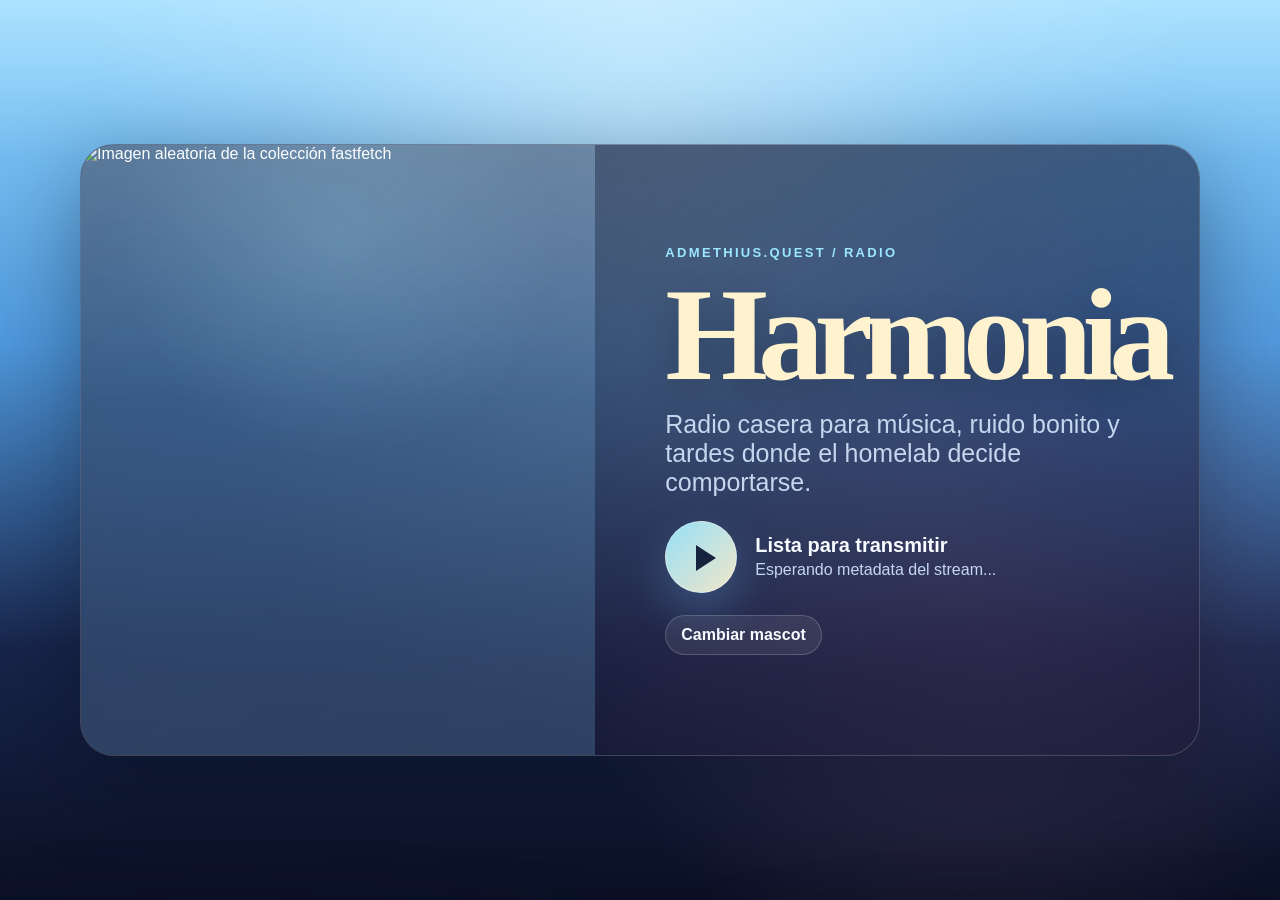
==== web/index.html @ ff92a963 "feat: add cozy web player" ====
<!doctype html>
<html lang="es">
  <head>
    <meta charset="utf-8" />
    <meta name="viewport" content="width=device-width, initial-scale=1" />
    <title>Harmonia · Admethius Radio</title>
    <meta name="description" content="Harmonia: radio self-hosted de Admethius, servida desde el homelab." />
    <link rel="stylesheet" href="styles.css?v=private-streams-1" />
  </head>
  <body>
    <main class="shell">
      <section class="radio-card">
        <div class="visual-panel">
          <img id="mascot" alt="Imagen aleatoria de la colección fastfetch" />
          <div class="soft-glow" aria-hidden="true"></div>
        </div>

        <section class="player-panel" aria-label="Radio player">
          <p class="eyebrow">admethius.quest / radio</p>
          <h1>Harmonia</h1>
          <p class="subtitle">Radio casera para música, ruido bonito y tardes donde el homelab decide comportarse.</p>

          <audio id="player" preload="none" crossorigin="anonymous">
            <source src="/aac" type="audio/aac" />
          </audio>

          <div class="controls">
            <button id="playButton" class="play-button" type="button" aria-label="Reproducir Harmonia">
              <span id="playIcon" aria-hidden="true"></span>
            </button>
            <div>
              <p id="status" class="status">Lista para transmitir</p>
              <p id="nowPlayingTitle" class="hint">Cargando metadata...</p>
            </div>
          </div>

          <div class="links">
            <button id="shuffleMascot" type="button">Cambiar mascot</button>
          </div>
        </section>
      </section>
    </main>

    <script src="app.js?v=private-streams-1" type="module"></script>
  </body>
</html>
---- web/styles.css ----
:root {
  --ink: #f8fbff;
  --muted: #c5d7ef;
  --deep: #11172b;
  --panel: rgba(27, 30, 52, 0.58);
  --line: rgba(255, 255, 255, 0.18);
  --cyan: #9be7ff;
  --blue: #72b7ff;
  --pink: #f6a8d7;
  --cream: #fff3cf;
  --shadow: 0 28px 90px rgba(8, 12, 28, 0.42);
}

* { box-sizing: border-box; }

html { min-height: 100%; }

body {
  min-height: 100vh;
  margin: 0;
  color: var(--ink);
  font-family: "Aptos", "Segoe UI", sans-serif;
  background:
    radial-gradient(circle at 50% 18%, rgba(190, 235, 255, 0.38), transparent 22rem),
    radial-gradient(circle at 76% 64%, rgba(246, 168, 215, 0.2), transparent 26rem),
    linear-gradient(180deg, #92d9ff 0%, #4f99dd 38%, #18254b 72%, #0b1024 100%);
  overflow-x: hidden;
}

body::before {
  content: "";
  position: fixed;
  inset: 0;
  pointer-events: none;
  background:
    linear-gradient(180deg, rgba(255,255,255,0.32), transparent 18%),
    radial-gradient(ellipse at 50% 0%, rgba(255,255,255,0.42), transparent 34rem);
  opacity: 0.75;
}

body::after {
  content: "";
  position: fixed;
  left: -8vw;
  right: -8vw;
  bottom: -12vh;
  height: 35vh;
  pointer-events: none;
  background:
    radial-gradient(ellipse at 22% 100%, rgba(8,15,40,0.55), transparent 35%),
    radial-gradient(ellipse at 78% 100%, rgba(8,15,40,0.44), transparent 33%);
  filter: blur(14px);
}

.shell {
  position: relative;
  z-index: 1;
  min-height: 100vh;
  display: grid;
  place-items: center;
  padding: clamp(18px, 5vw, 64px);
}

.radio-card {
  width: min(1120px, 100%);
  min-height: 610px;
  display: grid;
  grid-template-columns: minmax(300px, 0.92fr) minmax(320px, 1.08fr);
  overflow: hidden;
  border: 1px solid var(--line);
  border-radius: 34px;
  background: linear-gradient(145deg, rgba(22, 27, 52, 0.72), rgba(30, 24, 50, 0.5));
  box-shadow: var(--shadow);
  backdrop-filter: blur(24px) saturate(1.15);
}

.visual-panel {
  position: relative;
  min-height: 610px;
  background: rgba(126, 198, 255, 0.22);
}

.visual-panel img {
  width: 100%;
  height: 100%;
  object-fit: cover;
  object-position: center;
  filter: saturate(1.08) contrast(1.02);
}

.soft-glow {
  position: absolute;
  inset: 0;
  background:
    linear-gradient(180deg, rgba(255,255,255,0.14), transparent 42%),
    radial-gradient(circle at 50% 15%, rgba(155,231,255,0.18), transparent 38%);
  mix-blend-mode: screen;
}

.player-panel {
  display: grid;
  align-content: center;
  padding: clamp(32px, 6vw, 70px);
}

.eyebrow {
  margin: 0 0 18px;
  color: var(--cyan);
  font-size: 13px;
  font-weight: 900;
  letter-spacing: 0.18em;
  text-transform: uppercase;
}

h1 {
  margin: 0 0 18px;
  color: var(--cream);
  font-family: Georgia, "Times New Roman", serif;
  font-size: clamp(70px, 11vw, 132px);
  line-height: 0.86;
  letter-spacing: -0.075em;
  text-shadow: 0 10px 36px rgba(0,0,0,0.22);
}

.subtitle {
  max-width: 560px;
  margin: 0 0 24px;
  color: var(--muted);
  font-size: clamp(19px, 2vw, 25px);
}

.controls {
  display: flex;
  align-items: center;
  gap: 18px;
  margin-bottom: 22px;
}

.play-button {
  position: relative;
  flex: 0 0 auto;
  width: 72px;
  height: 72px;
  border: 1px solid rgba(255,255,255,0.34);
  border-radius: 50%;
  background: linear-gradient(135deg, rgba(155,231,255,0.96), rgba(255,243,207,0.94));
  box-shadow: 0 18px 44px rgba(113, 191, 255, 0.26);
  cursor: pointer;
  transition: transform 160ms ease, box-shadow 160ms ease;
}

.play-button:hover { transform: translateY(-1px) scale(1.02); }
.play-button:active { transform: scale(0.98); }

#playIcon::before {
  content: "";
  position: absolute;
  left: 30px;
  top: 23px;
  width: 0;
  height: 0;
  border-top: 13px solid transparent;
  border-bottom: 13px solid transparent;
  border-left: 20px solid #17223d;
}

.play-button.is-playing #playIcon::before {
  left: 26px;
  top: 23px;
  width: 7px;
  height: 26px;
  border: 0;
  border-left: 8px solid #17223d;
  border-right: 8px solid #17223d;
}

.status {
  margin: 0 0 4px;
  color: var(--ink);
  font-size: 20px;
  font-weight: 900;
}

.hint {
  margin: 0;
  color: var(--muted);
  max-width: min(52vw, 520px);
  overflow: hidden;
  text-overflow: ellipsis;
  white-space: nowrap;
}

.links {
  display: flex;
  flex-wrap: wrap;
  gap: 10px;
}

.links a,
.links button {
  padding: 10px 15px;
  border: 1px solid var(--line);
  border-radius: 999px;
  color: var(--ink);
  background: rgba(255, 255, 255, 0.08);
  font: inherit;
  font-weight: 850;
  text-decoration: none;
  cursor: pointer;
}

.links a:hover,
.links button:hover {
  background: rgba(255,255,255,0.15);
}

@media (max-width: 820px) {
  .radio-card { grid-template-columns: 1fr; }
  .visual-panel { min-height: 360px; }
  .player-panel { padding: 30px; }
  h1 { font-size: clamp(58px, 18vw, 88px); }
}
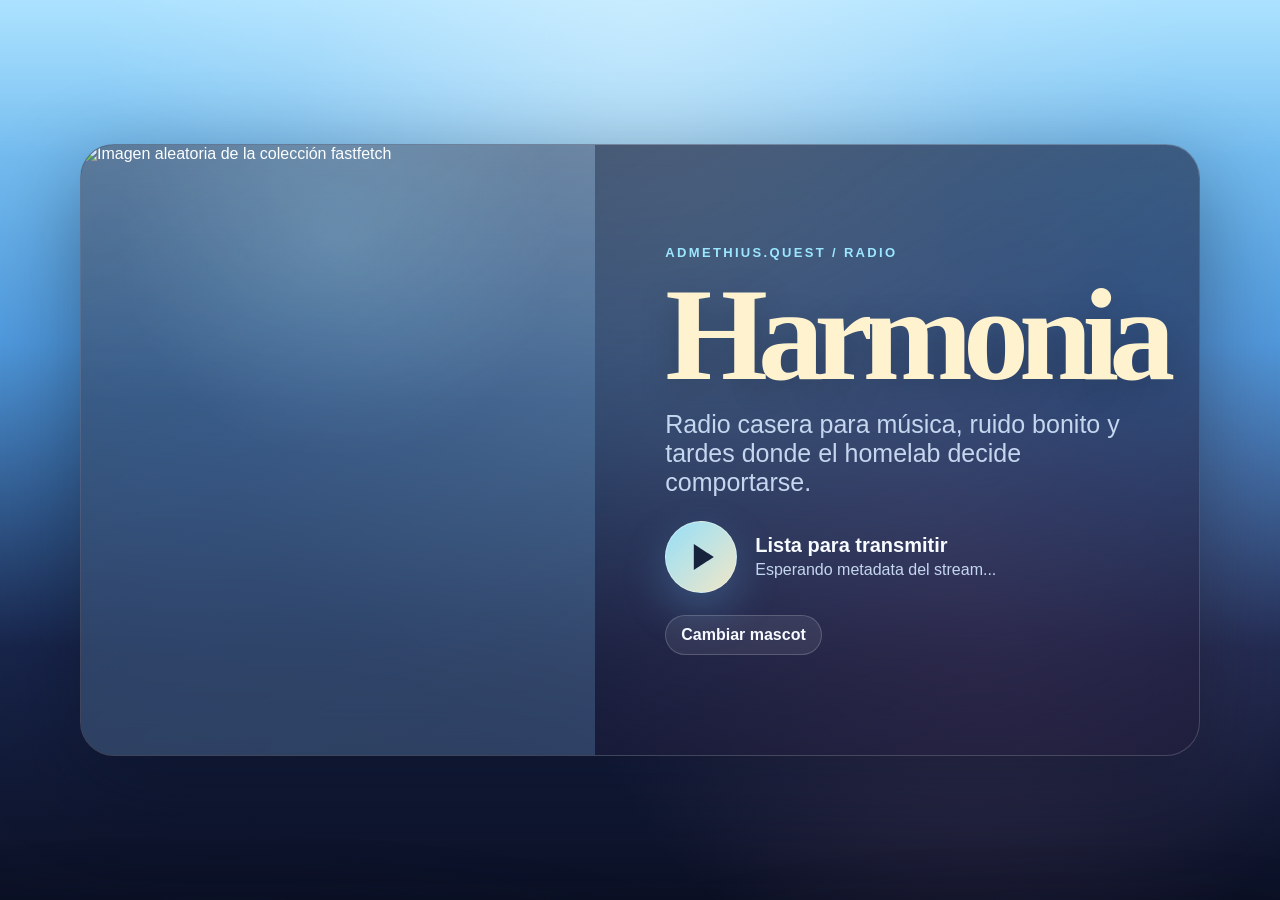
==== commit b72cb17f: "feat: improve web player diagnostics" ====
--- a/web/index.html
+++ b/web/index.html
@@ -5,7 +5,7 @@
     <meta name="viewport" content="width=device-width, initial-scale=1" />
     <title>Harmonia · Admethius Radio</title>
     <meta name="description" content="Harmonia: radio self-hosted de Admethius, servida desde el homelab." />
-    <link rel="stylesheet" href="styles.css?v=private-streams-1" />
+    <link rel="stylesheet" href="styles.css?v=icon-center-1" />
   </head>
   <body>
     <main class="shell">
@@ -41,6 +41,6 @@
       </section>
     </main>
 
-    <script src="app.js?v=private-streams-1" type="module"></script>
+    <script src="app.js?v=debug-diagnostics-1" type="module"></script>
   </body>
 </html>
--- a/web/styles.css
+++ b/web/styles.css
@@ -9,6 +9,14 @@
   --pink: #f6a8d7;
   --cream: #fff3cf;
   --shadow: 0 28px 90px rgba(8, 12, 28, 0.42);
+  --space-1: 4px;
+  --space-2: 8px;
+  --space-3: 12px;
+  --space-4: 16px;
+  --space-5: 20px;
+  --debug-surface: rgba(11, 16, 36, 0.62);
+  --debug-line: rgba(155, 231, 255, 0.24);
+  --debug-error: rgba(246, 168, 215, 0.92);
 }
 
 * { box-sizing: border-box; }
@@ -155,8 +163,9 @@
 #playIcon::before {
   content: "";
   position: absolute;
-  left: 30px;
-  top: 23px;
+  left: 50%;
+  top: 50%;
+  transform: translate(-36%, -50%);
   width: 0;
   height: 0;
   border-top: 13px solid transparent;
@@ -165,8 +174,7 @@
 }
 
 .play-button.is-playing #playIcon::before {
-  left: 26px;
-  top: 23px;
+  transform: translate(-50%, -50%);
   width: 7px;
   height: 26px;
   border: 0;
@@ -214,9 +222,218 @@
   background: rgba(255,255,255,0.15);
 }
 
+.debug-panel {
+  width: 100%;
+  max-width: 560px;
+  margin-top: var(--space-5);
+  padding: var(--space-3);
+  border: 1px solid var(--debug-line);
+  border-radius: 18px;
+  color: var(--muted);
+  background: linear-gradient(145deg, var(--debug-surface), rgba(27, 30, 52, 0.42));
+  box-shadow: 0 18px 46px rgba(8, 12, 28, 0.22);
+  text-align: left;
+}
+
+.debug-header {
+  display: flex;
+  align-items: flex-start;
+  justify-content: space-between;
+  gap: var(--space-3);
+  margin-bottom: var(--space-2);
+}
+
+.debug-title,
+.debug-state,
+.debug-entry-metrics,
+.debug-entry-detail,
+.debug-entry-error {
+  margin: 0;
+}
+
+.debug-title {
+  color: var(--cyan);
+  font-size: 12px;
+  font-weight: 900;
+  letter-spacing: 0.16em;
+  text-transform: uppercase;
+}
+
+.debug-state,
+.debug-entry-time,
+.debug-entry-metrics,
+.debug-entry-detail,
+.debug-entry-error {
+  font-size: 12px;
+  line-height: 1.35;
+}
+
+.debug-state,
+.debug-entry-time {
+  color: var(--muted);
+  font-variant-numeric: tabular-nums;
+}
+
+.debug-list {
+  display: grid;
+  gap: var(--space-2);
+  max-height: clamp(180px, 32vh, 260px);
+  margin: 0;
+  padding: 0;
+  overflow: auto;
+  list-style: none;
+}
+
+.debug-entry {
+  padding: var(--space-2);
+  border: 1px solid rgba(255, 255, 255, 0.1);
+  border-radius: 12px;
+  background: rgba(255, 255, 255, 0.06);
+}
+
+.debug-entry-title {
+  display: flex;
+  align-items: baseline;
+  justify-content: space-between;
+  gap: var(--space-2);
+  margin-bottom: var(--space-1);
+}
+
+.debug-entry-name {
+  color: var(--cream);
+  font-size: 13px;
+  font-weight: 850;
+}
+
+.debug-entry-detail {
+  color: var(--cyan);
+}
+
+.debug-entry-error {
+  color: var(--debug-error);
+}
+
 @media (max-width: 820px) {
-  .radio-card { grid-template-columns: 1fr; }
-  .visual-panel { min-height: 360px; }
-  .player-panel { padding: 30px; }
-  h1 { font-size: clamp(58px, 18vw, 88px); }
-}
+  .shell {
+    padding: clamp(14px, 4vw, 28px);
+  }
+
+  .radio-card {
+    width: min(100%, 560px);
+    min-width: 0;
+    min-height: 0;
+    grid-template-columns: minmax(0, 1fr);
+  }
+
+  .visual-panel {
+    min-height: 0;
+    height: clamp(280px, 58vw, 380px);
+  }
+
+  .visual-panel img {
+    display: block;
+    object-position: center;
+  }
+
+  .player-panel {
+    min-width: 0;
+    justify-items: center;
+    padding: clamp(24px, 7vw, 36px);
+    text-align: center;
+  }
+
+  h1 {
+    max-width: 100%;
+    font-size: clamp(52px, 16vw, 82px);
+    letter-spacing: -0.065em;
+    overflow-wrap: anywhere;
+  }
+
+  .subtitle {
+    max-width: 100%;
+    margin-bottom: 26px;
+  }
+
+  .controls {
+    width: 100%;
+    min-width: 0;
+    justify-content: center;
+  }
+
+  .controls > div {
+    min-width: 0;
+    max-width: 100%;
+  }
+
+  .hint {
+    max-width: 100%;
+    overflow: hidden;
+    text-overflow: clip;
+    white-space: normal;
+    display: -webkit-box;
+    -webkit-line-clamp: 3;
+    -webkit-box-orient: vertical;
+  }
+
+  .links {
+    justify-content: center;
+  }
+
+  .debug-panel {
+    max-width: 100%;
+  }
+
+  .debug-header {
+    display: grid;
+  }
+}
+
+@media (max-width: 480px) {
+  .radio-card {
+    border-radius: 28px;
+  }
+
+  .visual-panel {
+    height: clamp(230px, 66vw, 300px);
+  }
+
+  .player-panel {
+    padding: 24px 22px 28px;
+  }
+
+  .eyebrow {
+    margin-bottom: 14px;
+    font-size: 12px;
+    letter-spacing: 0.14em;
+  }
+
+  h1 {
+    margin-bottom: 16px;
+    font-size: clamp(46px, 15vw, 64px);
+  }
+
+  .subtitle {
+    font-size: clamp(17px, 5vw, 20px);
+  }
+
+  .controls {
+    flex-direction: column;
+    gap: 14px;
+    margin-bottom: 20px;
+  }
+
+  .play-button {
+    width: 66px;
+    height: 66px;
+  }
+
+  .status {
+    font-size: 18px;
+  }
+
+  .debug-panel {
+    margin-top: var(--space-4);
+    padding: var(--space-2);
+    border-radius: 16px;
+  }
+}
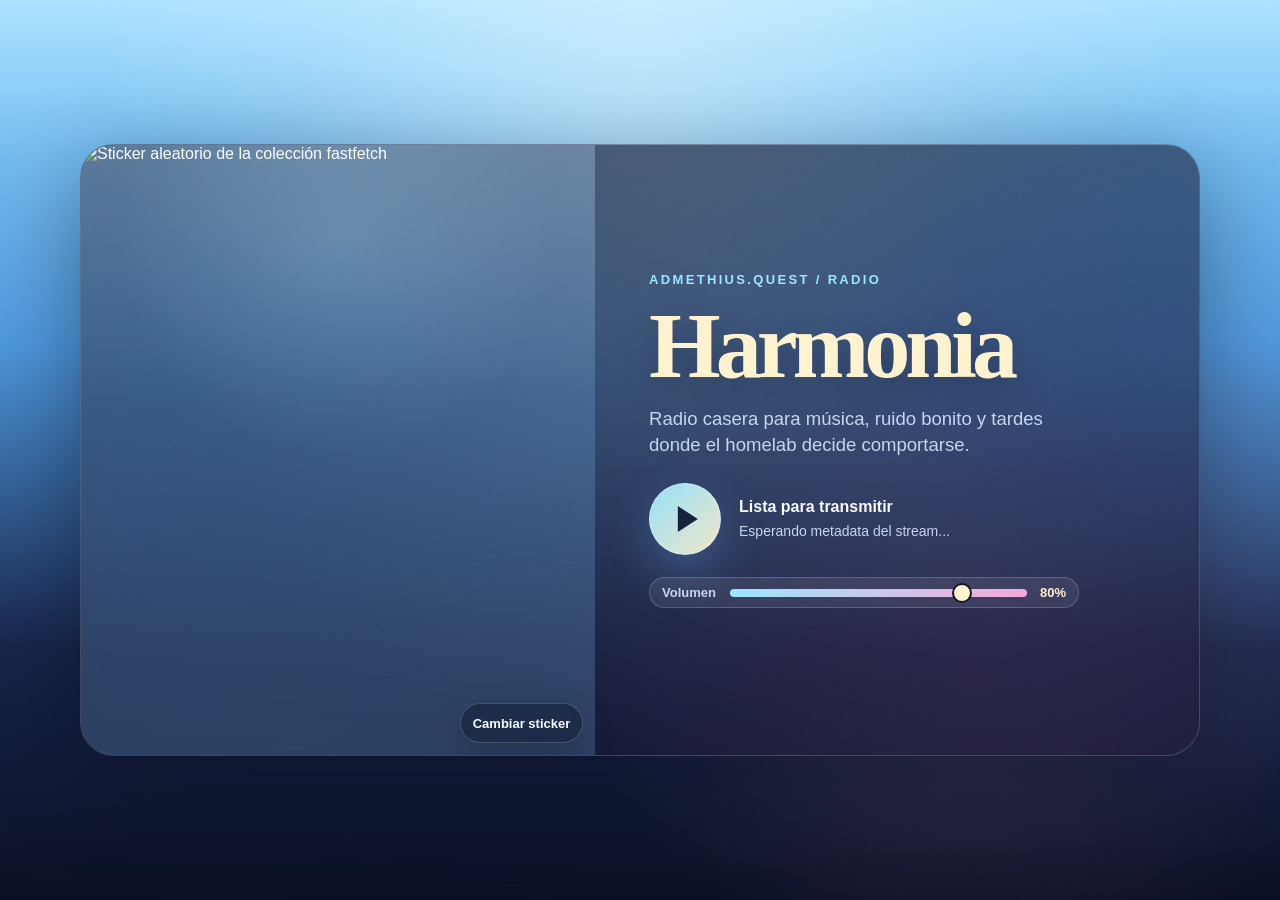
==== commit 5f181091: "feat: refine radio sticker controls" ====
--- a/web/index.html
+++ b/web/index.html
@@ -5,14 +5,15 @@
     <meta name="viewport" content="width=device-width, initial-scale=1" />
     <title>Harmonia · Admethius Radio</title>
     <meta name="description" content="Harmonia: radio self-hosted de Admethius, servida desde el homelab." />
-    <link rel="stylesheet" href="styles.css?v=icon-center-1" />
+    <link rel="stylesheet" href="styles.css?v=sticker-volume-2" />
   </head>
   <body>
     <main class="shell">
       <section class="radio-card">
         <div class="visual-panel">
-          <img id="mascot" alt="Imagen aleatoria de la colección fastfetch" />
+          <img id="sticker" src="/fastfetch/lain.jpg" alt="Sticker aleatorio de la colección fastfetch" />
           <div class="soft-glow" aria-hidden="true"></div>
+          <button id="shuffleSticker" type="button">Cambiar sticker</button>
         </div>
 
         <section class="player-panel" aria-label="Radio player">
@@ -34,13 +35,15 @@
             </div>
           </div>
 
-          <div class="links">
-            <button id="shuffleMascot" type="button">Cambiar mascot</button>
+          <div class="volume-control">
+            <label for="volumeSlider">Volumen</label>
+            <input id="volumeSlider" type="range" min="0" max="1" step="0.01" value="0.8" aria-describedby="volumeValue" />
+            <span id="volumeValue" aria-live="polite">80%</span>
           </div>
         </section>
       </section>
     </main>
 
-    <script src="app.js?v=debug-diagnostics-1" type="module"></script>
+    <script src="app.js?v=sticker-volume-2" type="module"></script>
   </body>
 </html>
--- a/web/styles.css
+++ b/web/styles.css
@@ -4,6 +4,7 @@
   --deep: #11172b;
   --panel: rgba(27, 30, 52, 0.58);
   --line: rgba(255, 255, 255, 0.18);
+  --line-strong: rgba(255, 255, 255, 0.34);
   --cyan: #9be7ff;
   --blue: #72b7ff;
   --pink: #f6a8d7;
@@ -17,6 +18,11 @@
   --debug-surface: rgba(11, 16, 36, 0.62);
   --debug-line: rgba(155, 231, 255, 0.24);
   --debug-error: rgba(246, 168, 215, 0.92);
+  --radius-pill: 999px;
+  --duration-fast: 160ms;
+  --overlay-surface: rgba(11, 16, 36, 0.5);
+  --overlay-surface-strong: rgba(11, 16, 36, 0.68);
+  --overlay-shadow: 0 14px 34px rgba(8, 12, 28, 0.26);
 }
 
 * { box-sizing: border-box; }
@@ -89,6 +95,7 @@
 }
 
 .visual-panel img {
+  display: block;
   width: 100%;
   height: 100%;
   object-fit: cover;
@@ -105,10 +112,38 @@
   mix-blend-mode: screen;
 }
 
+#shuffleSticker {
+  position: absolute;
+  right: var(--space-3);
+  bottom: var(--space-3);
+  z-index: 2;
+  min-height: calc(var(--space-5) * 2);
+  padding-inline: var(--space-3);
+  border: 1px solid var(--line);
+  border-radius: var(--radius-pill);
+  color: var(--ink);
+  background: var(--overlay-surface);
+  box-shadow: var(--overlay-shadow);
+  font: inherit;
+  font-size: 13px;
+  font-weight: 850;
+  cursor: pointer;
+  backdrop-filter: blur(12px) saturate(1.15);
+  transition: transform var(--duration-fast) ease, background var(--duration-fast) ease, border-color var(--duration-fast) ease;
+}
+
+#shuffleSticker:hover {
+  border-color: var(--line-strong);
+  background: var(--overlay-surface-strong);
+  transform: translateY(calc(var(--space-1) * -0.25));
+}
+
 .player-panel {
   display: grid;
   align-content: center;
-  padding: clamp(32px, 6vw, 70px);
+  min-width: 0;
+  padding-block: clamp(34px, 5.4vw, 64px);
+  padding-inline: clamp(30px, 4.2vw, 56px) clamp(42px, 5.6vw, 78px);
 }
 
 .eyebrow {
@@ -121,20 +156,22 @@
 }
 
 h1 {
+  max-width: 100%;
   margin: 0 0 18px;
   color: var(--cream);
   font-family: Georgia, "Times New Roman", serif;
-  font-size: clamp(70px, 11vw, 132px);
-  line-height: 0.86;
-  letter-spacing: -0.075em;
+  font-size: clamp(54px, 7.2vw, 104px);
+  line-height: 0.9;
+  letter-spacing: -0.055em;
   text-shadow: 0 10px 36px rgba(0,0,0,0.22);
 }
 
 .subtitle {
-  max-width: 560px;
+  max-width: min(100%, 430px);
   margin: 0 0 24px;
   color: var(--muted);
-  font-size: clamp(19px, 2vw, 25px);
+  font-size: clamp(17px, 1.45vw, 21px);
+  line-height: 1.45;
 }
 
 .controls {
@@ -183,43 +220,103 @@
 }
 
 .status {
+  max-width: min(100%, 390px);
   margin: 0 0 4px;
   color: var(--ink);
-  font-size: 20px;
-  font-weight: 900;
+  font-size: clamp(16px, 1.15vw, 18px);
+  font-weight: 850;
+  line-height: 1.25;
+}
+
+.controls > div {
+  min-width: 0;
+  max-width: min(100%, 430px);
+}
+
+.volume-control {
+  width: min(100%, 430px);
+  display: grid;
+  grid-template-columns: auto minmax(0, 1fr) auto;
+  align-items: center;
+  gap: var(--space-3);
+  margin: 0 0 var(--space-5);
+  padding: var(--space-2) var(--space-3);
+  border: 1px solid var(--line);
+  border-radius: 999px;
+  color: var(--muted);
+  background: rgba(255, 255, 255, 0.08);
+}
+
+.volume-control label,
+.volume-control span {
+  font-size: 13px;
+  font-weight: 850;
+  line-height: 1;
+}
+
+.volume-control span {
+  min-width: 4ch;
+  color: var(--cream);
+  font-variant-numeric: tabular-nums;
+  text-align: right;
+}
+
+.volume-control input {
+  width: 100%;
+  -webkit-appearance: none;
+  appearance: none;
+  accent-color: var(--cyan);
+  background: transparent;
+  cursor: pointer;
+}
+
+.volume-control input:focus-visible {
+  outline: 2px solid var(--cream);
+  outline-offset: var(--space-1);
+}
+
+.volume-control input::-webkit-slider-runnable-track {
+  height: var(--space-2);
+  border-radius: 999px;
+  background: linear-gradient(90deg, var(--cyan), var(--pink));
+}
+
+.volume-control input::-webkit-slider-thumb {
+  -webkit-appearance: none;
+  width: var(--space-5);
+  height: var(--space-5);
+  margin-top: calc(var(--space-1) * -1.5);
+  border: 2px solid var(--deep);
+  border-radius: 50%;
+  background: var(--cream);
+}
+
+.volume-control input::-moz-range-track {
+  height: var(--space-2);
+  border-radius: 999px;
+  background: linear-gradient(90deg, var(--cyan), var(--pink));
+}
+
+.volume-control input::-moz-range-thumb {
+  width: var(--space-4);
+  height: var(--space-4);
+  border: 2px solid var(--deep);
+  border-radius: 50%;
+  background: var(--cream);
 }
 
 .hint {
   margin: 0;
   color: var(--muted);
-  max-width: min(52vw, 520px);
+  max-width: min(100%, 430px);
   overflow: hidden;
-  text-overflow: ellipsis;
-  white-space: nowrap;
-}
-
-.links {
-  display: flex;
-  flex-wrap: wrap;
-  gap: 10px;
-}
-
-.links a,
-.links button {
-  padding: 10px 15px;
-  border: 1px solid var(--line);
-  border-radius: 999px;
-  color: var(--ink);
-  background: rgba(255, 255, 255, 0.08);
-  font: inherit;
-  font-weight: 850;
-  text-decoration: none;
-  cursor: pointer;
-}
-
-.links a:hover,
-.links button:hover {
-  background: rgba(255,255,255,0.15);
+  font-size: clamp(14px, 1vw, 16px);
+  line-height: 1.45;
+  text-overflow: clip;
+  white-space: normal;
+  display: -webkit-box;
+  -webkit-line-clamp: 2;
+  -webkit-box-orient: vertical;
 }
 
 .debug-panel {
@@ -365,6 +462,10 @@
     max-width: 100%;
   }
 
+  .volume-control {
+    justify-self: center;
+  }
+
   .hint {
     max-width: 100%;
     overflow: hidden;
@@ -375,10 +476,6 @@
     -webkit-box-orient: vertical;
   }
 
-  .links {
-    justify-content: center;
-  }
-
   .debug-panel {
     max-width: 100%;
   }
@@ -422,6 +519,18 @@
     margin-bottom: 20px;
   }
 
+  .volume-control {
+    grid-template-columns: 1fr auto;
+    gap: var(--space-2) var(--space-3);
+    margin-bottom: var(--space-5);
+    border-radius: 20px;
+  }
+
+  .volume-control input {
+    grid-column: 1 / -1;
+    grid-row: 2;
+  }
+
   .play-button {
     width: 66px;
     height: 66px;
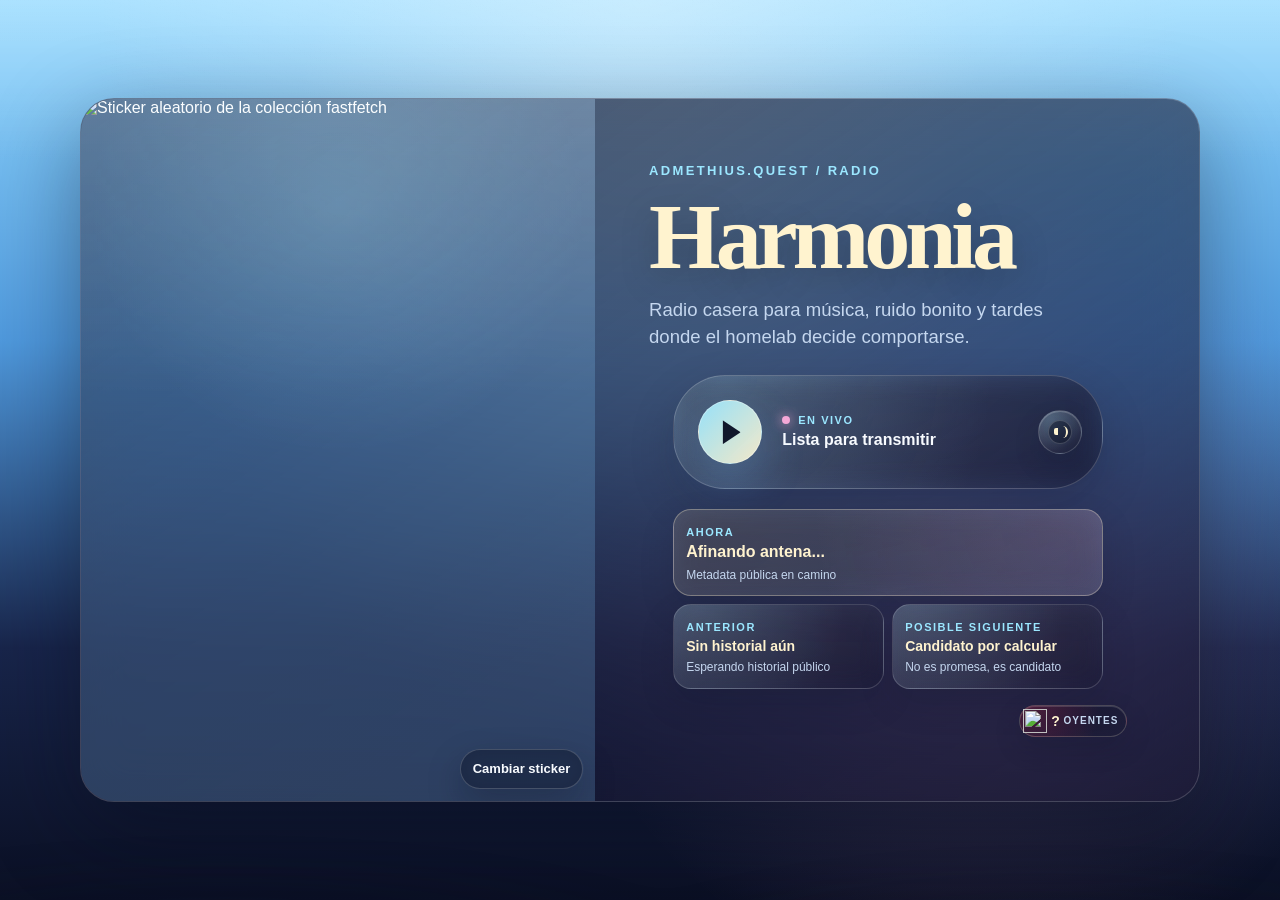
==== commit ba1ba13e: "feat: refine public radio player" ====
--- a/web/index.html
+++ b/web/index.html
@@ -5,7 +5,7 @@
     <meta name="viewport" content="width=device-width, initial-scale=1" />
     <title>Harmonia · Admethius Radio</title>
     <meta name="description" content="Harmonia: radio self-hosted de Admethius, servida desde el homelab." />
-    <link rel="stylesheet" href="styles.css?v=sticker-volume-2" />
+    <link rel="stylesheet" href="styles.css?v=radio-controls-listeners-3" />
   </head>
   <body>
     <main class="shell">
@@ -25,25 +25,53 @@
             <source src="/aac" type="audio/aac" />
           </audio>
 
-          <div class="controls">
+          <div class="controls" aria-label="Controles de radio en vivo">
             <button id="playButton" class="play-button" type="button" aria-label="Reproducir Harmonia">
               <span id="playIcon" aria-hidden="true"></span>
             </button>
-            <div>
-              <p id="status" class="status">Lista para transmitir</p>
-              <p id="nowPlayingTitle" class="hint">Cargando metadata...</p>
+            <div class="status-stack">
+              <span class="live-badge">En vivo</span>
+              <p id="status" class="status" aria-live="polite">Lista para transmitir</p>
+            </div>
+            <div class="volume-control">
+              <button id="volumeToggle" class="volume-toggle" type="button" aria-label="Abrir control de volumen" aria-expanded="false" aria-controls="volumePanel">
+                <span class="volume-icon" aria-hidden="true"></span>
+              </button>
+              <div id="volumePanel" class="volume-panel" aria-label="Control de volumen" role="group">
+                <label class="sr-only" for="volumeSlider">Volumen</label>
+                <input id="volumeSlider" type="range" min="0" max="1" step="0.01" value="0.8" aria-describedby="volumeValue" aria-orientation="vertical" />
+                <span id="volumeValue" aria-live="polite">80%</span>
+              </div>
             </div>
           </div>
 
-          <div class="volume-control">
-            <label for="volumeSlider">Volumen</label>
-            <input id="volumeSlider" type="range" min="0" max="1" step="0.01" value="0.8" aria-describedby="volumeValue" />
-            <span id="volumeValue" aria-live="polite">80%</span>
-          </div>
+          <section class="radio-info" aria-label="Información pública de la radio">
+            <article class="radio-info-card radio-info-card-current">
+              <span class="radio-info-label">Ahora</span>
+              <p id="radioInfoCurrent" class="radio-info-title">Afinando antena...</p>
+              <p id="radioInfoCurrentMeta" class="radio-info-meta">Metadata pública en camino</p>
+            </article>
+            <article class="radio-info-card">
+              <span class="radio-info-label">Anterior</span>
+              <p id="radioInfoPrevious" class="radio-info-title">Sin historial aún</p>
+              <p id="radioInfoPreviousMeta" class="radio-info-meta">Esperando historial público</p>
+            </article>
+            <article class="radio-info-card">
+              <span class="radio-info-label">Posible siguiente</span>
+              <p id="radioInfoUpcoming" class="radio-info-title">Candidato por calcular</p>
+              <p id="radioInfoUpcomingMeta" class="radio-info-meta">No es promesa, es candidato</p>
+            </article>
+          </section>
+          <aside class="listener-badge" aria-label="Personas conectadas a la radio">
+            <img class="listener-badge-icon" src="/listener-badge.png" alt="" aria-hidden="true" />
+            <span class="sr-only">Oyentes conectados: </span>
+            <span id="listenerCount" class="listener-count">?</span>
+            <span id="listenerLabel" class="listener-label">oyentes</span>
+          </aside>
         </section>
       </section>
     </main>
 
-    <script src="app.js?v=sticker-volume-2" type="module"></script>
+    <script src="app.js?v=listeners-1" type="module"></script>
   </body>
 </html>
--- a/web/styles.css
+++ b/web/styles.css
@@ -9,23 +9,69 @@
   --blue: #72b7ff;
   --pink: #f6a8d7;
   --cream: #fff3cf;
+  --live-red: #ff2c56;
   --shadow: 0 28px 90px rgba(8, 12, 28, 0.42);
   --space-1: 4px;
   --space-2: 8px;
   --space-3: 12px;
   --space-4: 16px;
   --space-5: 20px;
+  --space-6: 24px;
+  --space-8: 32px;
   --debug-surface: rgba(11, 16, 36, 0.62);
   --debug-line: rgba(155, 231, 255, 0.24);
   --debug-error: rgba(246, 168, 215, 0.92);
   --radius-pill: 999px;
+  --radius-control: calc(var(--space-5) * 2 + var(--space-3));
   --duration-fast: 160ms;
   --overlay-surface: rgba(11, 16, 36, 0.5);
   --overlay-surface-strong: rgba(11, 16, 36, 0.68);
   --overlay-shadow: 0 14px 34px rgba(8, 12, 28, 0.26);
+  --radio-stack-width: 430px;
+  --control-max-width: var(--radio-stack-width);
+  --control-surface: rgba(255, 255, 255, 0.1);
+  --control-surface-strong: rgba(255, 255, 255, 0.16);
+  --control-surface-deep: rgba(11, 16, 36, 0.24);
+  --control-glow: rgba(155, 231, 255, 0.18);
+  --control-shadow: 0 18px 46px rgba(8, 12, 28, 0.2);
+  --volume-shadow: inset 0 1px 0 var(--line), 0 12px 28px rgba(8, 12, 28, 0.14);
+  --volume-thumb-halo: rgba(255, 243, 207, 0.16);
+  --volume-toggle-glow-open: rgba(246, 168, 215, 0.18);
+  --volume-panel-glow: rgba(155, 231, 255, 0.18);
+  --volume-panel-surface: rgba(27, 30, 52, 0.74);
+  --listener-surface: rgba(11, 16, 36, 0.38);
+  --listener-glow: rgba(255, 44, 86, 0.22);
+  --listener-line: rgba(255, 243, 207, 0.2);
+  --volume-toggle-size: calc((var(--space-5) * 2) + var(--space-1));
+  --volume-icon-size: var(--space-6);
+  --volume-panel-width: calc(var(--space-5) * 3.25);
+  --volume-slider-height: calc(var(--space-5) * 5.25);
+  --volume-track-height: 1px;
+  --volume-thumb-size: calc(var(--space-3) + 2px);
+  --play-mark: var(--deep);
+  --play-button-size: calc(var(--space-4) * 4);
+  --play-button-size-compact: calc(var(--space-3) * 5);
+  --play-button-safe-space: var(--space-1);
+  --play-triangle-width: 18px;
+  --play-triangle-height: 24px;
+  --pause-bar-width: 6px;
+  --pause-bar-height: 22px;
+  --pause-bar-gap: 6px;
 }
 
 * { box-sizing: border-box; }
+
+.sr-only {
+  position: absolute;
+  width: 1px;
+  height: 1px;
+  padding: 0;
+  margin: -1px;
+  overflow: hidden;
+  clip: rect(0, 0, 0, 0);
+  white-space: nowrap;
+  border: 0;
+}
 
 html { min-height: 100%; }
 
@@ -139,6 +185,7 @@
 }
 
 .player-panel {
+  position: relative;
   display: grid;
   align-content: center;
   min-width: 0;
@@ -175,148 +222,415 @@
 }
 
 .controls {
-  display: flex;
+  width: min(100%, var(--control-max-width));
+  justify-self: center;
+  display: grid;
+  grid-template-columns: auto minmax(0, 1fr) auto;
   align-items: center;
-  gap: 18px;
-  margin-bottom: 22px;
+  gap: var(--space-4);
+  margin-bottom: var(--space-5);
+  padding: calc(var(--space-4) + var(--play-button-safe-space)) calc(var(--space-4) + var(--space-1));
+  overflow: visible;
+  border: 1px solid var(--line);
+  border-radius: var(--radius-control);
+  background:
+    radial-gradient(circle at 12% 0%, var(--control-glow), transparent 68%),
+    linear-gradient(135deg, var(--control-surface), var(--control-surface-deep));
+  box-shadow: var(--control-shadow);
+  backdrop-filter: blur(14px) saturate(1.08);
 }
 
 .play-button {
+  -webkit-appearance: none;
+  appearance: none;
   position: relative;
   flex: 0 0 auto;
-  width: 72px;
-  height: 72px;
-  border: 1px solid rgba(255,255,255,0.34);
+  display: grid;
+  place-items: center;
+  width: var(--play-button-size);
+  height: var(--play-button-size);
+  margin: var(--play-button-safe-space);
+  padding: 0;
+  border: 1px solid var(--line-strong);
   border-radius: 50%;
   background: linear-gradient(135deg, rgba(155,231,255,0.96), rgba(255,243,207,0.94));
   box-shadow: 0 18px 44px rgba(113, 191, 255, 0.26);
   cursor: pointer;
-  transition: transform 160ms ease, box-shadow 160ms ease;
-}
-
-.play-button:hover { transform: translateY(-1px) scale(1.02); }
+  overflow: visible;
+  transform-origin: center;
+  transition: transform var(--duration-fast) ease, box-shadow var(--duration-fast) ease;
+}
+
+.play-button:hover { transform: translateY(-1px) scale(1.015); }
 .play-button:active { transform: scale(0.98); }
+
+.play-button:focus-visible {
+  outline: 2px solid var(--cream);
+  outline-offset: var(--space-1);
+}
+
+#playIcon {
+  position: absolute;
+  left: 50%;
+  top: 50%;
+  display: block;
+  width: var(--play-triangle-width);
+  height: var(--play-triangle-height);
+  transform: translate(-42%, -50%);
+}
 
 #playIcon::before {
   content: "";
   position: absolute;
-  left: 50%;
-  top: 50%;
-  transform: translate(-36%, -50%);
-  width: 0;
-  height: 0;
-  border-top: 13px solid transparent;
-  border-bottom: 13px solid transparent;
-  border-left: 20px solid #17223d;
+  inset: 0;
+  background: var(--play-mark);
+  clip-path: polygon(0 0, 100% 50%, 0 100%);
+}
+
+.play-button.is-playing #playIcon {
+  width: calc((var(--pause-bar-width) * 2) + var(--pause-bar-gap));
+  height: var(--pause-bar-height);
+  transform: translate(-50%, -50%);
 }
 
 .play-button.is-playing #playIcon::before {
-  transform: translate(-50%, -50%);
-  width: 7px;
-  height: 26px;
-  border: 0;
-  border-left: 8px solid #17223d;
-  border-right: 8px solid #17223d;
+  background: linear-gradient(
+    90deg,
+    var(--play-mark) 0 var(--pause-bar-width),
+    transparent var(--pause-bar-width) calc(var(--pause-bar-width) + var(--pause-bar-gap)),
+    var(--play-mark) calc(var(--pause-bar-width) + var(--pause-bar-gap)) 100%
+  );
+  clip-path: none;
 }
 
 .status {
   max-width: min(100%, 390px);
-  margin: 0 0 4px;
+  margin: 0;
   color: var(--ink);
   font-size: clamp(16px, 1.15vw, 18px);
   font-weight: 850;
   line-height: 1.25;
 }
 
-.controls > div {
+.status-stack {
   min-width: 0;
   max-width: min(100%, 430px);
+  display: grid;
+  gap: var(--space-1);
+}
+
+.live-badge {
+  justify-self: start;
+  display: inline-flex;
+  align-items: center;
+  gap: var(--space-2);
+  color: var(--cyan);
+  font-size: 11px;
+  font-weight: 900;
+  letter-spacing: 0.14em;
+  line-height: 1;
+  text-transform: uppercase;
+}
+
+.live-badge::before {
+  content: "";
+  width: var(--space-2);
+  height: var(--space-2);
+  border-radius: 50%;
+  background: var(--pink);
+  box-shadow: 0 0 var(--space-3) var(--pink);
 }
 
 .volume-control {
-  width: min(100%, 430px);
-  display: grid;
-  grid-template-columns: auto minmax(0, 1fr) auto;
-  align-items: center;
-  gap: var(--space-3);
-  margin: 0 0 var(--space-5);
-  padding: var(--space-2) var(--space-3);
+  position: relative;
+  justify-self: end;
+  display: grid;
+  place-items: center;
+  min-width: var(--volume-toggle-size);
+  min-height: var(--volume-toggle-size);
+}
+
+.volume-toggle {
+  -webkit-appearance: none;
+  appearance: none;
+  position: relative;
+  z-index: 2;
+  display: grid;
+  place-items: center;
+  width: var(--volume-toggle-size);
+  height: var(--volume-toggle-size);
+  padding: 0;
   border: 1px solid var(--line);
-  border-radius: 999px;
+  border-radius: 50%;
   color: var(--muted);
-  background: rgba(255, 255, 255, 0.08);
-}
-
-.volume-control label,
-.volume-control span {
-  font-size: 13px;
+  background:
+    radial-gradient(circle at 30% 20%, var(--control-glow), transparent 70%),
+    linear-gradient(145deg, var(--control-surface-strong), var(--control-surface-deep));
+  box-shadow: var(--volume-shadow);
+  cursor: pointer;
+  overflow: visible;
+  backdrop-filter: blur(12px) saturate(1.12);
+  transition: transform var(--duration-fast) ease, border-color var(--duration-fast) ease, background var(--duration-fast) ease;
+}
+
+.volume-toggle:hover,
+.volume-control.is-open .volume-toggle,
+.volume-control:focus-within:not(.is-dismissed) .volume-toggle {
+  border-color: var(--line-strong);
+  background:
+    radial-gradient(circle at 30% 20%, var(--volume-toggle-glow-open), transparent 70%),
+    linear-gradient(145deg, var(--control-surface-strong), var(--control-surface-deep));
+  transform: translateY(calc(var(--space-1) * -0.25));
+}
+
+.volume-toggle:focus-visible {
+  outline: 2px solid var(--cream);
+  outline-offset: var(--space-1);
+}
+
+.volume-icon {
+  position: relative;
+  width: var(--volume-icon-size);
+  height: var(--volume-icon-size);
+  border: 1px solid var(--line);
+  border-radius: 50%;
+  background: var(--overlay-surface);
+  overflow: visible;
+}
+
+.volume-icon::before,
+.volume-icon::after {
+  content: "";
+  position: absolute;
+}
+
+.volume-icon::before {
+  left: calc(var(--space-1) + 1px);
+  top: calc(var(--space-2) - 1px);
+  width: var(--space-1);
+  height: calc(var(--space-2) - 1px);
+  border-radius: 2px 0 0 2px;
+  background: var(--cream);
+}
+
+.volume-icon::after {
+  left: calc(var(--space-2) + 1px);
+  top: calc(var(--space-1) + 1px);
+  width: var(--space-2);
+  height: var(--space-3);
+  border-right: 2px solid var(--cream);
+  border-radius: 50%;
+}
+
+.volume-panel {
+  position: absolute;
+  bottom: calc(100% + var(--space-2));
+  right: 0;
+  z-index: 4;
+  width: var(--volume-panel-width);
+  display: grid;
+  justify-items: center;
+  gap: var(--space-2);
+  padding: var(--space-3) var(--space-2);
+  border: 1px solid var(--line);
+  border-radius: var(--space-4);
+  color: var(--muted);
+  background:
+    radial-gradient(circle at 50% 0%, var(--volume-panel-glow), transparent 74%),
+    linear-gradient(160deg, var(--overlay-surface-strong), var(--volume-panel-surface));
+  box-shadow: var(--control-shadow);
+  opacity: 0;
+  visibility: hidden;
+  pointer-events: none;
+  transform: translateY(var(--space-2)) scale(0.98);
+  transform-origin: bottom right;
+  backdrop-filter: blur(16px) saturate(1.12);
+  transition: opacity var(--duration-fast) ease, transform var(--duration-fast) ease;
+}
+
+.volume-control.is-open .volume-panel,
+.volume-control:focus-within:not(.is-dismissed) .volume-panel {
+  opacity: 1;
+  visibility: visible;
+  pointer-events: auto;
+  transform: translateY(0) scale(1);
+}
+
+#volumeValue {
+  font-size: 12px;
   font-weight: 850;
   line-height: 1;
 }
 
-.volume-control span {
+#volumeValue {
   min-width: 4ch;
   color: var(--cream);
   font-variant-numeric: tabular-nums;
-  text-align: right;
-}
-
-.volume-control input {
-  width: 100%;
-  -webkit-appearance: none;
-  appearance: none;
+  text-align: center;
+}
+
+.volume-panel input {
+  width: var(--space-5);
+  height: var(--volume-slider-height);
+  min-height: var(--volume-slider-height);
+  -webkit-appearance: slider-vertical;
+  appearance: slider-vertical;
+  writing-mode: vertical-lr;
+  direction: rtl;
   accent-color: var(--cyan);
   background: transparent;
   cursor: pointer;
 }
 
-.volume-control input:focus-visible {
+.volume-panel input:focus-visible {
   outline: 2px solid var(--cream);
   outline-offset: var(--space-1);
 }
 
-.volume-control input::-webkit-slider-runnable-track {
-  height: var(--space-2);
-  border-radius: 999px;
-  background: linear-gradient(90deg, var(--cyan), var(--pink));
-}
-
-.volume-control input::-webkit-slider-thumb {
+.volume-panel input::-webkit-slider-runnable-track {
+  width: var(--volume-track-height);
+  height: var(--volume-slider-height);
+  border-radius: var(--radius-pill);
+  background: linear-gradient(180deg, var(--cream), var(--cyan) 48%, var(--line-strong));
+}
+
+.volume-panel input::-webkit-slider-thumb {
   -webkit-appearance: none;
-  width: var(--space-5);
-  height: var(--space-5);
-  margin-top: calc(var(--space-1) * -1.5);
+  width: var(--volume-thumb-size);
+  height: var(--volume-thumb-size);
+  margin-left: calc((var(--volume-track-height) - var(--volume-thumb-size)) / 2);
   border: 2px solid var(--deep);
   border-radius: 50%;
   background: var(--cream);
-}
-
-.volume-control input::-moz-range-track {
-  height: var(--space-2);
-  border-radius: 999px;
-  background: linear-gradient(90deg, var(--cyan), var(--pink));
-}
-
-.volume-control input::-moz-range-thumb {
-  width: var(--space-4);
-  height: var(--space-4);
+  box-shadow: 0 0 0 calc(var(--space-1) * 0.75) var(--volume-thumb-halo);
+}
+
+.volume-panel input::-moz-range-track {
+  width: var(--volume-track-height);
+  height: var(--volume-slider-height);
+  border-radius: var(--radius-pill);
+  background: linear-gradient(180deg, var(--cream), var(--cyan) 48%, var(--line-strong));
+}
+
+.volume-panel input::-moz-range-thumb {
+  width: var(--volume-thumb-size);
+  height: var(--volume-thumb-size);
   border: 2px solid var(--deep);
   border-radius: 50%;
   background: var(--cream);
-}
-
-.hint {
+  box-shadow: 0 0 0 calc(var(--space-1) * 0.75) var(--volume-thumb-halo);
+}
+
+.radio-info {
+  width: min(100%, var(--radio-stack-width));
+  justify-self: center;
+  display: grid;
+  grid-template-columns: repeat(2, minmax(0, 1fr));
+  gap: var(--space-2);
+  margin-bottom: var(--space-5);
+}
+
+.radio-info-card {
+  min-width: 0;
+  padding: var(--space-3);
+  border: 1px solid rgba(255, 255, 255, 0.16);
+  border-radius: 18px;
+  background:
+    linear-gradient(145deg, rgba(255, 255, 255, 0.12), rgba(11, 16, 36, 0.2)),
+    radial-gradient(circle at 12% 0%, rgba(155, 231, 255, 0.16), transparent 72%);
+  box-shadow: 0 14px 34px rgba(8, 12, 28, 0.16);
+  backdrop-filter: blur(14px) saturate(1.1);
+}
+
+.radio-info-card-current {
+  grid-column: 1 / -1;
+  border-color: rgba(255, 243, 207, 0.32);
+  background:
+    linear-gradient(145deg, rgba(255, 243, 207, 0.16), rgba(155, 231, 255, 0.1)),
+    radial-gradient(circle at 100% 0%, rgba(246, 168, 215, 0.18), transparent 66%);
+}
+
+.radio-info-label {
+  display: inline-flex;
+  margin-bottom: var(--space-1);
+  color: var(--cyan);
+  font-size: 11px;
+  font-weight: 900;
+  letter-spacing: 0.14em;
+  line-height: 1;
+  text-transform: uppercase;
+}
+
+.radio-info-title,
+.radio-info-meta {
   margin: 0;
+  overflow: hidden;
+  display: -webkit-box;
+  -webkit-box-orient: vertical;
+}
+
+.radio-info-title {
+  color: var(--cream);
+  font-size: 14px;
+  font-weight: 850;
+  line-height: 1.3;
+  -webkit-line-clamp: 2;
+}
+
+.radio-info-card-current .radio-info-title {
+  font-size: 16px;
+}
+
+.radio-info-meta {
+  margin-top: var(--space-1);
   color: var(--muted);
-  max-width: min(100%, 430px);
-  overflow: hidden;
-  font-size: clamp(14px, 1vw, 16px);
-  line-height: 1.45;
-  text-overflow: clip;
-  white-space: normal;
-  display: -webkit-box;
-  -webkit-line-clamp: 2;
-  -webkit-box-orient: vertical;
+  font-size: 12px;
+  line-height: 1.35;
+  -webkit-line-clamp: 1;
+}
+
+.listener-badge {
+  justify-self: end;
+  display: inline-flex;
+  align-items: center;
+  gap: var(--space-1);
+  min-height: calc(var(--space-5) + var(--space-2));
+  margin-top: calc(var(--space-1) * -1);
+  padding: calc(var(--space-1) * 0.75) var(--space-2) calc(var(--space-1) * 0.75) calc(var(--space-1) * 0.75);
+  border: 1px solid var(--listener-line);
+  border-radius: var(--radius-pill);
+  color: var(--cream);
+  background:
+    radial-gradient(circle at 10% 0%, var(--listener-glow), transparent 70%),
+    linear-gradient(145deg, var(--listener-surface), rgba(27, 30, 52, 0.34));
+  box-shadow: 0 10px 28px rgba(8, 12, 28, 0.16), inset 0 1px 0 rgba(255, 255, 255, 0.14);
+  text-align: left;
+  white-space: nowrap;
+  backdrop-filter: blur(12px) saturate(1.12);
+}
+
+.listener-badge-icon {
+  flex: 0 0 auto;
+  width: calc(var(--space-5) + var(--space-1));
+  height: calc(var(--space-5) + var(--space-1));
+  object-fit: cover;
+}
+
+.listener-count {
+  font-size: 14px;
+  font-weight: 900;
+  line-height: 1;
+  letter-spacing: -0.02em;
+  font-variant-numeric: tabular-nums;
+}
+
+.listener-label {
+  color: var(--muted);
+  font-size: 10px;
+  font-weight: 900;
+  letter-spacing: 0.1em;
+  line-height: 1;
+  text-transform: uppercase;
 }
 
 .debug-panel {
@@ -454,26 +768,26 @@
   .controls {
     width: 100%;
     min-width: 0;
-    justify-content: center;
-  }
-
-  .controls > div {
+    grid-template-columns: auto minmax(0, 1fr) auto;
+  }
+
+  .status-stack {
     min-width: 0;
     max-width: 100%;
   }
 
   .volume-control {
+    justify-self: end;
+  }
+
+  .radio-info {
     justify-self: center;
   }
 
-  .hint {
+  .listener-badge {
+    justify-self: center;
     max-width: 100%;
-    overflow: hidden;
-    text-overflow: clip;
-    white-space: normal;
-    display: -webkit-box;
-    -webkit-line-clamp: 3;
-    -webkit-box-orient: vertical;
+    margin-top: 0;
   }
 
   .debug-panel {
@@ -514,26 +828,38 @@
   }
 
   .controls {
-    flex-direction: column;
-    gap: 14px;
-    margin-bottom: 20px;
-  }
-
-  .volume-control {
-    grid-template-columns: 1fr auto;
-    gap: var(--space-2) var(--space-3);
+    grid-template-columns: auto minmax(0, 1fr) auto;
+    gap: var(--space-3);
     margin-bottom: var(--space-5);
-    border-radius: 20px;
-  }
-
-  .volume-control input {
-    grid-column: 1 / -1;
-    grid-row: 2;
+    border-radius: 28px;
+  }
+
+  .status-stack,
+  .live-badge {
+    justify-items: center;
+    justify-self: center;
+    text-align: center;
+  }
+
+  .volume-panel {
+    right: calc(var(--space-1) * -1);
+  }
+
+  .radio-info {
+    grid-template-columns: minmax(0, 1fr);
+  }
+
+  .radio-info-card-current {
+    grid-column: auto;
+  }
+
+  .listener-badge {
+    justify-self: end;
   }
 
   .play-button {
-    width: 66px;
-    height: 66px;
+    width: var(--play-button-size-compact);
+    height: var(--play-button-size-compact);
   }
 
   .status {
